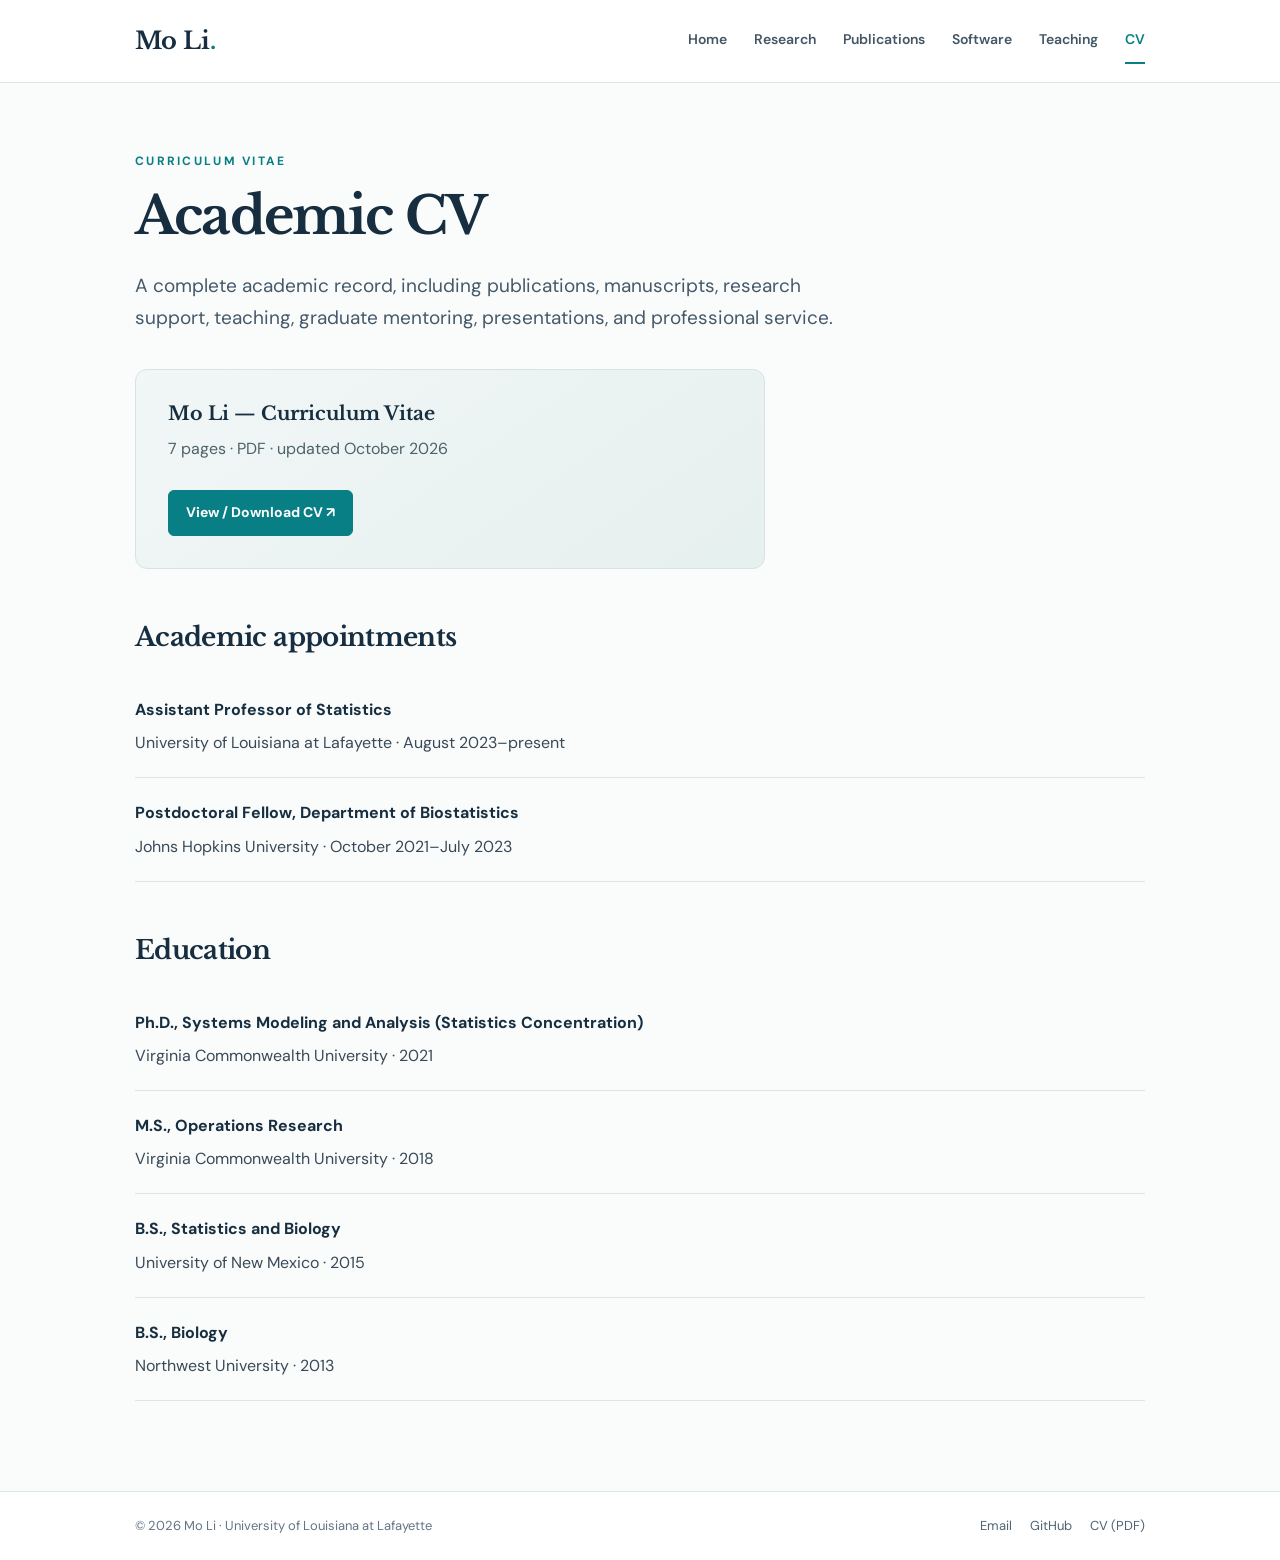
==== cv.html @ ffdc17a4 "Add files via upload" ====
<!doctype html><html lang="en"><head><meta charset="utf-8"><meta name="viewport" content="width=device-width, initial-scale=1"><meta name="description" content="Download the academic curriculum vitae of Mo Li."><meta name="theme-color" content="#152738"><title>CV | Mo Li</title><link rel="stylesheet" href="assets/style.css"></head><body><a class="skip" href="#content">Skip to content</a><header class="site-header"><div class="wrap header-inner"><a class="wordmark" href="index.html">Mo Li<span class="wordmark-dot">.</span></a><nav aria-label="Main navigation"><a href="index.html" >Home</a><a href="research.html" >Research</a><a href="publications.html" >Publications</a><a href="software.html" >Software</a><a href="teaching.html" >Teaching</a><a href="cv.html" aria-current="page" class="active">CV</a></nav></div></header><main id="content" class="wrap main"><div class="eyebrow">Curriculum vitae</div><h1>Academic CV</h1><p class="intro">A complete academic record, including publications, manuscripts, research support, teaching, graduate mentoring, presentations, and professional service.</p><div class="hero-panel" style="max-width:630px;margin-top:34px"><h3>Mo Li — Curriculum Vitae</h3><p>7 pages · PDF · updated October 2026</p><div class="btn-row"><a class="btn" href="assets/Mo_Li_CV.pdf" target="_blank" rel="noopener">View / Download CV ↗</a></div></div><h2>Academic appointments</h2><div class="paper"><strong>Assistant Professor of Statistics</strong><p>University of Louisiana at Lafayette · August 2023–present</p></div><div class="paper"><strong>Postdoctoral Fellow, Department of Biostatistics</strong><p>Johns Hopkins University · October 2021–July 2023</p></div><h2>Education</h2><div class="paper"><strong>Ph.D., Systems Modeling and Analysis (Statistics Concentration)</strong><p>Virginia Commonwealth University · 2021</p></div><div class="paper"><strong>M.S., Operations Research</strong><p>Virginia Commonwealth University · 2018</p></div><div class="paper"><strong>B.S., Statistics and Biology</strong><p>University of New Mexico · 2015</p></div><div class="paper"><strong>B.S., Biology</strong><p>Northwest University · 2013</p></div></main><footer class="footer"><div class="wrap footer-inner"><div>© 2026 Mo Li · University of Louisiana at Lafayette</div><div><a href="mailto:mo.li@louisiana.edu">Email</a><a href="https://github.com/mli171">GitHub</a><a href="assets/Mo_Li_CV.pdf">CV (PDF)</a></div></div></footer></body></html>
---- assets/style.css ----
@import url('https://fonts.googleapis.com/css2?family=DM+Sans:wght@400;500;600;700&family=Libre+Baskerville:wght@400;700&display=swap');:root{--ink:#172e40;--body:#394958;--muted:#647588;--line:#dce4eb;--accent:#087e85;--bg:#fafcfb;--pale:#eaf4f3}*{box-sizing:border-box}html{scroll-behavior:smooth}body{margin:0;background:var(--bg);color:var(--body);font-family:'DM Sans',-apple-system,BlinkMacSystemFont,'Segoe UI',sans-serif;line-height:1.7;font-size:16px}a{color:#08777d;text-decoration:none}a:hover{text-decoration:underline}.wrap{max-width:1070px;margin:auto;padding-left:30px;padding-right:30px}.site-header{background:#fff;border-bottom:1px solid var(--line)}.header-inner{display:flex;align-items:center;justify-content:space-between;gap:25px;min-height:82px}.wordmark{font-family:'Libre Baskerville',Georgia,serif;color:var(--ink);font-size:24px;font-weight:bold;white-space:nowrap}.wordmark-dot{color:var(--accent)}nav{display:flex;flex-wrap:wrap;gap:27px}nav a{color:#435665;font-size:14px;font-weight:600;padding:10px 0;border-bottom:2px solid transparent}nav a.active{color:var(--accent);border-color:var(--accent)}.skip{position:absolute;left:-9999px}.skip:focus{left:10px;top:10px;background:white;padding:10px;z-index:5}.main{min-height:70vh;padding-top:68px;padding-bottom:90px}h1,h2,h3{color:var(--ink);line-height:1.3}h1,h2{font-family:'Libre Baskerville',Georgia,serif}h1{font-size:clamp(33px,4.1vw,52px);letter-spacing:-.035em;margin:12px 0 18px}h2{font-size:26px;letter-spacing:-.025em;margin:52px 0 20px}h3{font-size:18px;margin:0 0 7px;font-weight:700}.eyebrow{color:var(--accent);text-transform:uppercase;letter-spacing:.19em;font-size:12px;font-weight:700}.intro{font-size:19px;max-width:740px;color:#45596a}.hero{display:grid;grid-template-columns:1.7fr 1fr;gap:46px;align-items:center;margin:5px 0 66px}.hero-panel{border-radius:12px;border:1px solid #d6e3e4;background:linear-gradient(145deg,#f1f7f6,#e6f0ef);padding:32px}.hero-panel h3{font-family:'Libre Baskerville',Georgia,serif;font-size:19px}.hero-panel p{margin:9px 0;color:#4d6269}.hero-panel .subtle{font-size:13px;letter-spacing:.08em;text-transform:uppercase;color:var(--accent);font-weight:700}.btn-row{display:flex;gap:12px;flex-wrap:wrap;margin-top:28px}.btn{display:inline-block;border:1px solid var(--accent);border-radius:6px;background:var(--accent);color:white;font-weight:700;padding:10px 17px;font-size:14px}.btn:hover{color:white;background:#065b61;text-decoration:none}.btn-outline{background:transparent;color:var(--accent)}.btn-outline:hover{color:white}.cols{display:grid;grid-template-columns:repeat(3,1fr);gap:20px}.feature,.project{background:white;border:1px solid var(--line);border-radius:10px;padding:25px}.feature h3{font-size:18px}.feature p{font-size:14px;margin-bottom:0}.feature .index{color:var(--accent);font-size:12px;letter-spacing:.15em;font-weight:bold;margin:0 0 15px}.paper{padding:21px 0;border-bottom:1px solid var(--line)}.paper:first-child{border-top:1px solid var(--line)}.paper strong{color:var(--ink)}.paper p{margin:6px 0 0}.paper .meta,.meta{color:var(--muted);font-size:14px}.tag{display:inline-block;border:1px solid #c7dddd;color:#236c6b;border-radius:4px;padding:1px 7px;font-size:11px;font-weight:700;vertical-align:middle;letter-spacing:.02em;margin-left:6px}.section-note{max-width:790px}.info-grid{display:grid;grid-template-columns:repeat(2,1fr);gap:18px}.info-grid .project p{margin-bottom:0}.small{font-size:14px}.kicker{border-left:3px solid var(--accent);padding:4px 0 4px 17px;margin:32px 0;color:#405968}.list-clean{padding-left:21px}.list-clean li{margin-bottom:10px}.course-table{width:100%;border-collapse:collapse;text-align:left}.course-table th{color:var(--ink);background:#ecf3f3;font-size:13px}.course-table td,.course-table th{border-bottom:1px solid var(--line);padding:12px 15px;vertical-align:top}.course-table td{font-size:14px}.course-table td:last-child{white-space:nowrap}.footer{border-top:1px solid var(--line);background:white;color:var(--muted);font-size:13px}.footer-inner{display:flex;justify-content:space-between;gap:20px;flex-wrap:wrap;padding-top:23px;padding-bottom:23px}.footer-inner>div:last-child{display:flex;gap:18px}.footer a{color:#4e6474}.rule{border:0;border-top:1px solid var(--line);margin:33px 0}.callout{border-left:3px solid var(--accent);padding:10px 18px;background:var(--pale);font-size:14px}.overline{font-weight:700;color:var(--ink);margin-bottom:0}.page-title{margin-bottom:12px}article{max-width:850px}@media(max-width:790px){.header-inner{display:block;padding-top:18px;padding-bottom:8px}.header-inner nav{gap:15px;margin-top:10px}.hero{grid-template-columns:1fr}.cols{grid-template-columns:1fr}.info-grid{grid-template-columns:1fr}.main{padding-top:42px}.wrap{padding-left:20px;padding-right:20px}.footer-inner{display:block}.footer-inner>div:last-child{margin-top:8px}.course-table td,.course-table th{padding:9px 7px}.hero{gap:18px}}@media print{nav,.footer,.btn-row{display:none}.main{padding-top:20px}}
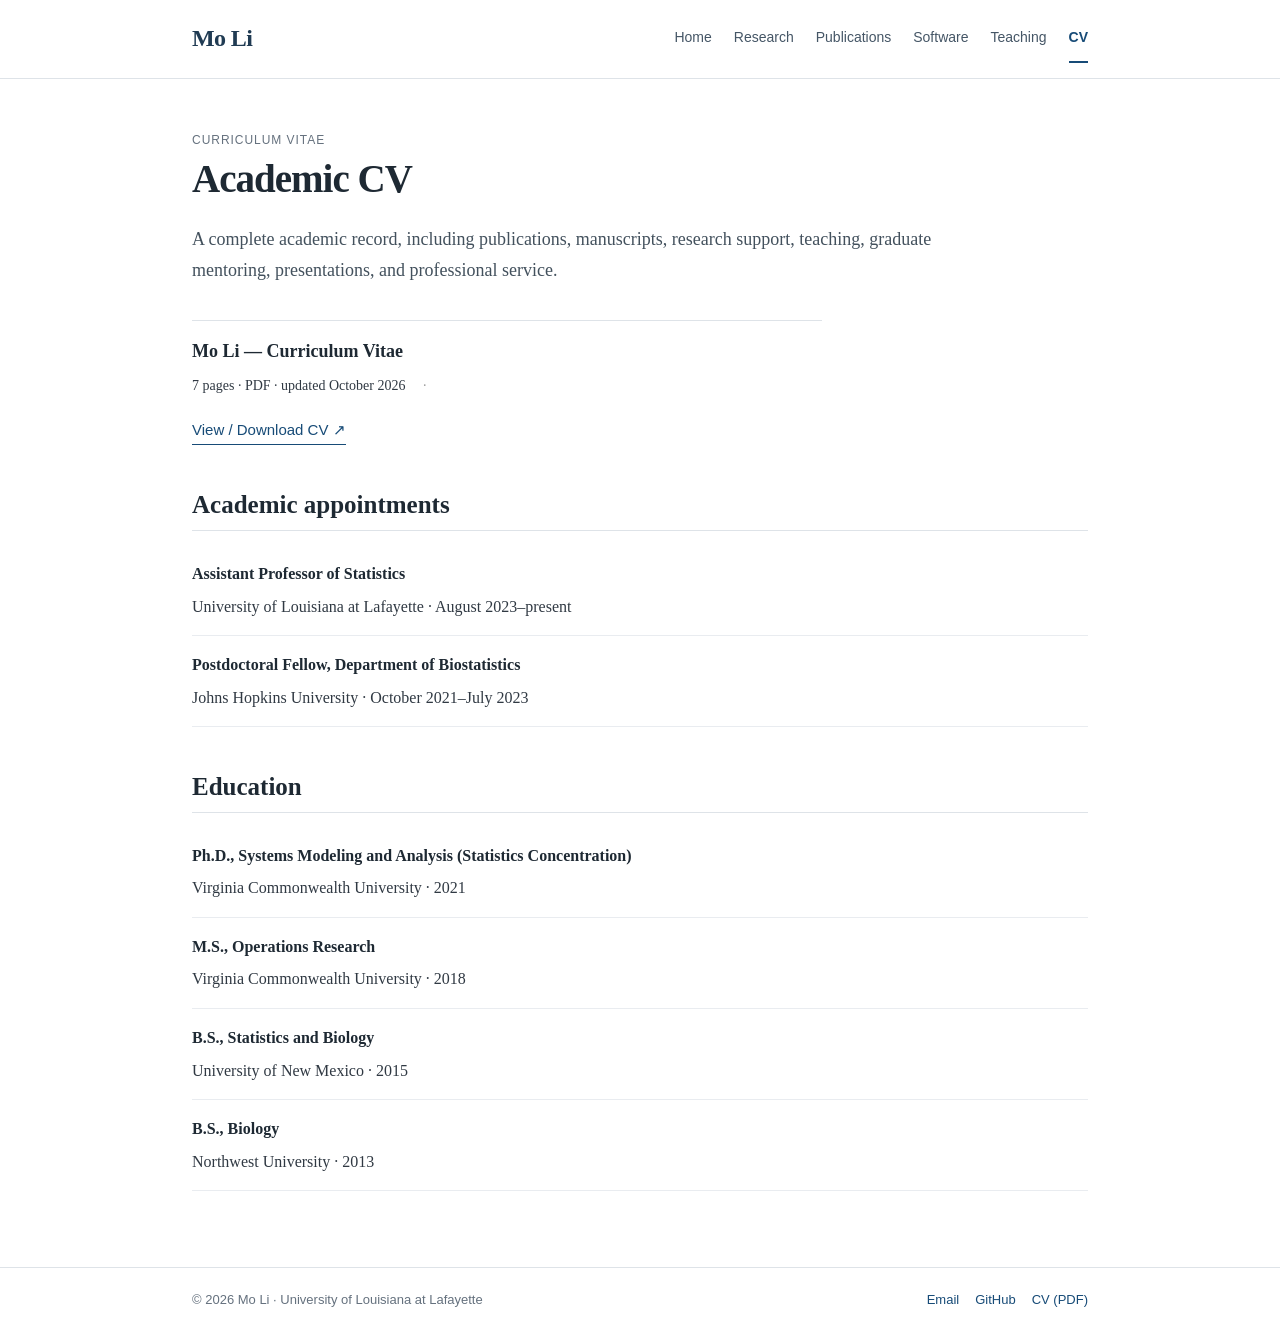
==== commit 95ee5402: "Add files via upload" ====
--- a/cv.html
+++ b/cv.html
@@ -1 +1 @@
-<!doctype html><html lang="en"><head><meta charset="utf-8"><meta name="viewport" content="width=device-width, initial-scale=1"><meta name="description" content="Download the academic curriculum vitae of Mo Li."><meta name="theme-color" content="#152738"><title>CV | Mo Li</title><link rel="stylesheet" href="assets/style.css"></head><body><a class="skip" href="#content">Skip to content</a><header class="site-header"><div class="wrap header-inner"><a class="wordmark" href="index.html">Mo Li<span class="wordmark-dot">.</span></a><nav aria-label="Main navigation"><a href="index.html" >Home</a><a href="research.html" >Research</a><a href="publications.html" >Publications</a><a href="software.html" >Software</a><a href="teaching.html" >Teaching</a><a href="cv.html" aria-current="page" class="active">CV</a></nav></div></header><main id="content" class="wrap main"><div class="eyebrow">Curriculum vitae</div><h1>Academic CV</h1><p class="intro">A complete academic record, including publications, manuscripts, research support, teaching, graduate mentoring, presentations, and professional service.</p><div class="hero-panel" style="max-width:630px;margin-top:34px"><h3>Mo Li — Curriculum Vitae</h3><p>7 pages · PDF · updated October 2026</p><div class="btn-row"><a class="btn" href="assets/Mo_Li_CV.pdf" target="_blank" rel="noopener">View / Download CV ↗</a></div></div><h2>Academic appointments</h2><div class="paper"><strong>Assistant Professor of Statistics</strong><p>University of Louisiana at Lafayette · August 2023–present</p></div><div class="paper"><strong>Postdoctoral Fellow, Department of Biostatistics</strong><p>Johns Hopkins University · October 2021–July 2023</p></div><h2>Education</h2><div class="paper"><strong>Ph.D., Systems Modeling and Analysis (Statistics Concentration)</strong><p>Virginia Commonwealth University · 2021</p></div><div class="paper"><strong>M.S., Operations Research</strong><p>Virginia Commonwealth University · 2018</p></div><div class="paper"><strong>B.S., Statistics and Biology</strong><p>University of New Mexico · 2015</p></div><div class="paper"><strong>B.S., Biology</strong><p>Northwest University · 2013</p></div></main><footer class="footer"><div class="wrap footer-inner"><div>© 2026 Mo Li · University of Louisiana at Lafayette</div><div><a href="mailto:mo.li@louisiana.edu">Email</a><a href="https://github.com/mli171">GitHub</a><a href="assets/Mo_Li_CV.pdf">CV (PDF)</a></div></div></footer></body></html>+<!doctype html><html lang="en"><head><meta charset="utf-8"><meta name="viewport" content="width=device-width, initial-scale=1"><meta name="description" content="Download the academic curriculum vitae of Mo Li."><meta name="theme-color" content="#ffffff"><title>CV | Mo Li</title><link rel="stylesheet" href="assets/style.css"></head><body><a class="skip" href="#content">Skip to content</a><header class="site-header"><div class="wrap header-inner"><a class="wordmark" href="index.html">Mo Li<span class="wordmark-dot">.</span></a><nav aria-label="Main navigation"><a href="index.html" >Home</a><a href="research.html" >Research</a><a href="publications.html" >Publications</a><a href="software.html" >Software</a><a href="teaching.html" >Teaching</a><a href="cv.html" aria-current="page" class="active">CV</a></nav></div></header><main id="content" class="wrap main"><div class="eyebrow">Curriculum vitae</div><h1>Academic CV</h1><p class="intro">A complete academic record, including publications, manuscripts, research support, teaching, graduate mentoring, presentations, and professional service.</p><div class="hero-panel" style="max-width:630px;margin-top:34px"><h3>Mo Li — Curriculum Vitae</h3><p>7 pages · PDF · updated October 2026</p><div class="btn-row"><a class="btn" href="assets/Mo_Li_CV.pdf" target="_blank" rel="noopener">View / Download CV ↗</a></div></div><h2>Academic appointments</h2><div class="paper"><strong>Assistant Professor of Statistics</strong><p>University of Louisiana at Lafayette · August 2023–present</p></div><div class="paper"><strong>Postdoctoral Fellow, Department of Biostatistics</strong><p>Johns Hopkins University · October 2021–July 2023</p></div><h2>Education</h2><div class="paper"><strong>Ph.D., Systems Modeling and Analysis (Statistics Concentration)</strong><p>Virginia Commonwealth University · 2021</p></div><div class="paper"><strong>M.S., Operations Research</strong><p>Virginia Commonwealth University · 2018</p></div><div class="paper"><strong>B.S., Statistics and Biology</strong><p>University of New Mexico · 2015</p></div><div class="paper"><strong>B.S., Biology</strong><p>Northwest University · 2013</p></div></main><footer class="footer"><div class="wrap footer-inner"><div>© 2026 Mo Li · University of Louisiana at Lafayette</div><div><a href="mailto:mo.li@louisiana.edu">Email</a><a href="https://github.com/mli171">GitHub</a><a href="assets/Mo_Li_CV.pdf">CV (PDF)</a></div></div></footer></body></html>
--- a/assets/style.css
+++ b/assets/style.css
@@ -1 +1,3 @@
-@import url('https://fonts.googleapis.com/css2?family=DM+Sans:wght@400;500;600;700&family=Libre+Baskerville:wght@400;700&display=swap');:root{--ink:#172e40;--body:#394958;--muted:#647588;--line:#dce4eb;--accent:#087e85;--bg:#fafcfb;--pale:#eaf4f3}*{box-sizing:border-box}html{scroll-behavior:smooth}body{margin:0;background:var(--bg);color:var(--body);font-family:'DM Sans',-apple-system,BlinkMacSystemFont,'Segoe UI',sans-serif;line-height:1.7;font-size:16px}a{color:#08777d;text-decoration:none}a:hover{text-decoration:underline}.wrap{max-width:1070px;margin:auto;padding-left:30px;padding-right:30px}.site-header{background:#fff;border-bottom:1px solid var(--line)}.header-inner{display:flex;align-items:center;justify-content:space-between;gap:25px;min-height:82px}.wordmark{font-family:'Libre Baskerville',Georgia,serif;color:var(--ink);font-size:24px;font-weight:bold;white-space:nowrap}.wordmark-dot{color:var(--accent)}nav{display:flex;flex-wrap:wrap;gap:27px}nav a{color:#435665;font-size:14px;font-weight:600;padding:10px 0;border-bottom:2px solid transparent}nav a.active{color:var(--accent);border-color:var(--accent)}.skip{position:absolute;left:-9999px}.skip:focus{left:10px;top:10px;background:white;padding:10px;z-index:5}.main{min-height:70vh;padding-top:68px;padding-bottom:90px}h1,h2,h3{color:var(--ink);line-height:1.3}h1,h2{font-family:'Libre Baskerville',Georgia,serif}h1{font-size:clamp(33px,4.1vw,52px);letter-spacing:-.035em;margin:12px 0 18px}h2{font-size:26px;letter-spacing:-.025em;margin:52px 0 20px}h3{font-size:18px;margin:0 0 7px;font-weight:700}.eyebrow{color:var(--accent);text-transform:uppercase;letter-spacing:.19em;font-size:12px;font-weight:700}.intro{font-size:19px;max-width:740px;color:#45596a}.hero{display:grid;grid-template-columns:1.7fr 1fr;gap:46px;align-items:center;margin:5px 0 66px}.hero-panel{border-radius:12px;border:1px solid #d6e3e4;background:linear-gradient(145deg,#f1f7f6,#e6f0ef);padding:32px}.hero-panel h3{font-family:'Libre Baskerville',Georgia,serif;font-size:19px}.hero-panel p{margin:9px 0;color:#4d6269}.hero-panel .subtle{font-size:13px;letter-spacing:.08em;text-transform:uppercase;color:var(--accent);font-weight:700}.btn-row{display:flex;gap:12px;flex-wrap:wrap;margin-top:28px}.btn{display:inline-block;border:1px solid var(--accent);border-radius:6px;background:var(--accent);color:white;font-weight:700;padding:10px 17px;font-size:14px}.btn:hover{color:white;background:#065b61;text-decoration:none}.btn-outline{background:transparent;color:var(--accent)}.btn-outline:hover{color:white}.cols{display:grid;grid-template-columns:repeat(3,1fr);gap:20px}.feature,.project{background:white;border:1px solid var(--line);border-radius:10px;padding:25px}.feature h3{font-size:18px}.feature p{font-size:14px;margin-bottom:0}.feature .index{color:var(--accent);font-size:12px;letter-spacing:.15em;font-weight:bold;margin:0 0 15px}.paper{padding:21px 0;border-bottom:1px solid var(--line)}.paper:first-child{border-top:1px solid var(--line)}.paper strong{color:var(--ink)}.paper p{margin:6px 0 0}.paper .meta,.meta{color:var(--muted);font-size:14px}.tag{display:inline-block;border:1px solid #c7dddd;color:#236c6b;border-radius:4px;padding:1px 7px;font-size:11px;font-weight:700;vertical-align:middle;letter-spacing:.02em;margin-left:6px}.section-note{max-width:790px}.info-grid{display:grid;grid-template-columns:repeat(2,1fr);gap:18px}.info-grid .project p{margin-bottom:0}.small{font-size:14px}.kicker{border-left:3px solid var(--accent);padding:4px 0 4px 17px;margin:32px 0;color:#405968}.list-clean{padding-left:21px}.list-clean li{margin-bottom:10px}.course-table{width:100%;border-collapse:collapse;text-align:left}.course-table th{color:var(--ink);background:#ecf3f3;font-size:13px}.course-table td,.course-table th{border-bottom:1px solid var(--line);padding:12px 15px;vertical-align:top}.course-table td{font-size:14px}.course-table td:last-child{white-space:nowrap}.footer{border-top:1px solid var(--line);background:white;color:var(--muted);font-size:13px}.footer-inner{display:flex;justify-content:space-between;gap:20px;flex-wrap:wrap;padding-top:23px;padding-bottom:23px}.footer-inner>div:last-child{display:flex;gap:18px}.footer a{color:#4e6474}.rule{border:0;border-top:1px solid var(--line);margin:33px 0}.callout{border-left:3px solid var(--accent);padding:10px 18px;background:var(--pale);font-size:14px}.overline{font-weight:700;color:var(--ink);margin-bottom:0}.page-title{margin-bottom:12px}article{max-width:850px}@media(max-width:790px){.header-inner{display:block;padding-top:18px;padding-bottom:8px}.header-inner nav{gap:15px;margin-top:10px}.hero{grid-template-columns:1fr}.cols{grid-template-columns:1fr}.info-grid{grid-template-columns:1fr}.main{padding-top:42px}.wrap{padding-left:20px;padding-right:20px}.footer-inner{display:block}.footer-inner>div:last-child{margin-top:8px}.course-table td,.course-table th{padding:9px 7px}.hero{gap:18px}}@media print{nav,.footer,.btn-row{display:none}.main{padding-top:20px}}
+/* Classic, typography-first academic faculty homepage. No frameworks or external fonts. */
+:root{--ink:#1e2933;--text:#303943;--muted:#65717e;--line:#dee3e8;--link:#174b77;--bg:#fff}
+*{box-sizing:border-box}html{scroll-behavior:smooth}body{margin:0;background:var(--bg);color:var(--text);font:16px/1.72 Georgia,"Times New Roman",serif}a{color:var(--link);text-decoration:none}a:hover{text-decoration:underline}a:focus-visible{outline:2px solid #234f78;outline-offset:3px}.wrap{max-width:960px;margin:auto;padding:0 32px}.site-header{background:#fff;border-bottom:1px solid var(--line)}.header-inner{display:flex;align-items:center;justify-content:space-between;gap:24px;min-height:78px}.wordmark{font:600 24px/1.3 Georgia,serif;letter-spacing:-.025em;color:#203b53}.wordmark-dot{display:none}nav{display:flex;flex-wrap:wrap;gap:22px}nav a{font:14px/1.4 -apple-system,BlinkMacSystemFont,"Segoe UI",Arial,sans-serif;color:#455666;padding:13px 0;border-bottom:2px solid transparent}nav a.active{color:var(--link);border-color:var(--link);font-weight:600}.skip{position:absolute;left:-9999px}.skip:focus{left:12px;top:12px;padding:8px;background:#fff;z-index:2}.main{min-height:70vh;padding-top:52px;padding-bottom:76px}h1,h2,h3{color:var(--ink);font-family:Georgia,"Times New Roman",serif;font-weight:600;line-height:1.35}h1{font-size:39px;letter-spacing:-.025em;margin:4px 0 14px}h2{font-size:25px;margin:43px 0 14px;padding-bottom:8px;border-bottom:1px solid var(--line)}h3{font-size:18px;margin:0 0 8px}.eyebrow{color:var(--muted);font:12px/1.5 -apple-system,BlinkMacSystemFont,"Segoe UI",Arial,sans-serif;letter-spacing:.08em;text-transform:uppercase}.intro{font-size:18px;color:#43515d;max-width:780px}.hero{display:block;margin:0 0 44px;max-width:790px}.hero h1{font-size:43px}.hero p{max-width:780px}.hero-panel{margin-top:25px;border:0;border-top:1px solid var(--line);border-radius:0;background:transparent;padding:18px 0 0}.hero-panel h3{font-size:18px}.hero-panel p{display:inline;margin-right:14px;font-size:14px}.hero-panel p:not(:last-child):after{content:" · ";color:#999;margin-left:14px}.hero-panel .subtle{display:none}.hero-panel .rule{display:none}.btn-row{display:flex;flex-wrap:wrap;gap:18px;margin-top:20px}.btn{display:inline-block;border:0;border-bottom:1px solid var(--link);border-radius:0;background:transparent;color:var(--link);font:15px/1.6 -apple-system,BlinkMacSystemFont,"Segoe UI",Arial,sans-serif;padding:0 0 2px}.btn:hover,.btn-outline:hover{background:transparent;color:var(--link)}.cols{display:grid;grid-template-columns:repeat(3,1fr);gap:28px}.feature,.project{border:0;border-radius:0;background:transparent;padding:0}.feature h3{font-size:18px}.feature p,.project p{font-size:15px}.feature .index{color:var(--muted);font:11px/1.5 -apple-system,BlinkMacSystemFont,"Segoe UI",Arial,sans-serif;letter-spacing:.09em;margin:0 0 9px}.paper{padding:15px 0;border-bottom:1px solid #e9ecf0}.paper:first-child{border-top:0}.paper strong{color:var(--ink);font-weight:600}.paper p{margin:5px 0 0}.meta,.paper .meta,.small{font-size:14px;color:var(--muted)}.tag{display:inline;border:0;border-radius:0;color:var(--muted);font:italic 13px Georgia,serif;margin-left:8px}.section-note{max-width:790px}.info-grid{display:grid;grid-template-columns:1fr 1fr;gap:32px 42px}.info-grid .project{border-bottom:1px solid var(--line);padding-bottom:20px}.info-grid .project h2{font-size:20px;border:0;margin:10px 0 8px;padding:0}.kicker{border-left:2px solid #bbc6cf;padding:3px 0 3px 16px;margin:28px 0}.list-clean{padding-left:22px}.list-clean li{margin-bottom:8px}.course-table{width:100%;border-collapse:collapse;text-align:left}.course-table th{font:600 13px -apple-system,BlinkMacSystemFont,"Segoe UI",Arial,sans-serif;color:var(--ink);background:#f7f8f9}.course-table td,.course-table th{border-bottom:1px solid var(--line);padding:11px 10px;vertical-align:top}.course-table td{font-size:14px}.course-table td:last-child{white-space:nowrap}.footer{border-top:1px solid var(--line);background:white;color:var(--muted);font:13px/1.6 -apple-system,BlinkMacSystemFont,"Segoe UI",Arial,sans-serif}.footer-inner{display:flex;justify-content:space-between;gap:20px;flex-wrap:wrap;padding-top:22px;padding-bottom:22px}.footer-inner>div:last-child{display:flex;gap:16px}.rule{border:0;border-top:1px solid var(--line);margin:24px 0}.callout{border-left:2px solid #9eaebb;padding:8px 16px;background:transparent;font-size:14px}.overline{font-weight:600;color:var(--ink)}article{max-width:850px}.page-title{margin-bottom:12px}@media(max-width:750px){.wrap{padding:0 20px}.header-inner{display:block;padding-top:18px;padding-bottom:10px}.header-inner nav{gap:14px;margin-top:9px}.main{padding-top:35px}.hero h1{font-size:36px}.cols,.info-grid{grid-template-columns:1fr;gap:19px}.course-table td,.course-table th{padding:8px 5px;font-size:12px}.footer-inner{display:block}.footer-inner>div:last-child{margin-top:8px}}@media print{nav,.footer,.btn-row{display:none}.main{padding-top:10px}}
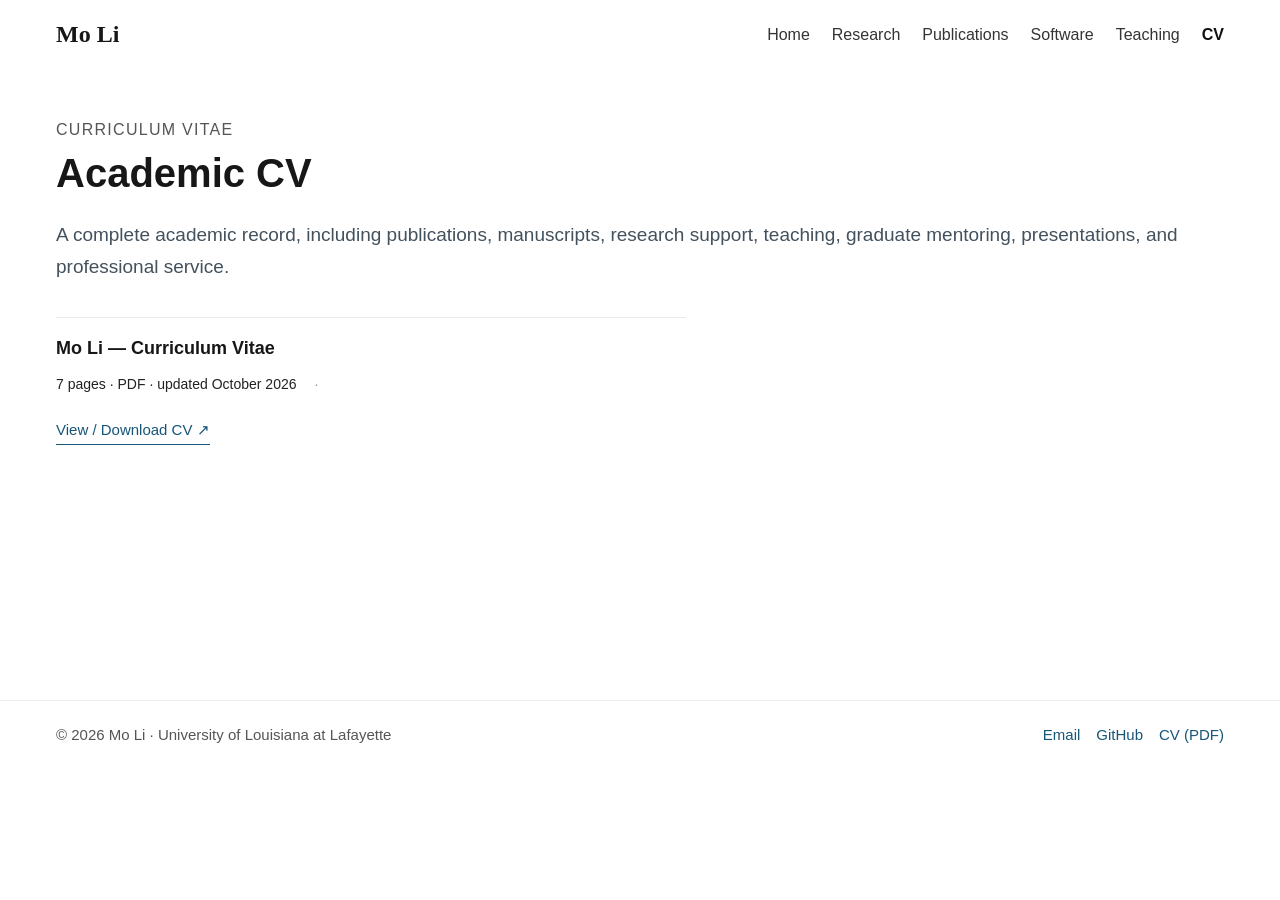
==== commit 1a27a3fa: "Add files via upload" ====
--- a/cv.html
+++ b/cv.html
@@ -1 +1 @@
-<!doctype html><html lang="en"><head><meta charset="utf-8"><meta name="viewport" content="width=device-width, initial-scale=1"><meta name="description" content="Download the academic curriculum vitae of Mo Li."><meta name="theme-color" content="#ffffff"><title>CV | Mo Li</title><link rel="stylesheet" href="assets/style.css"></head><body><a class="skip" href="#content">Skip to content</a><header class="site-header"><div class="wrap header-inner"><a class="wordmark" href="index.html">Mo Li<span class="wordmark-dot">.</span></a><nav aria-label="Main navigation"><a href="index.html" >Home</a><a href="research.html" >Research</a><a href="publications.html" >Publications</a><a href="software.html" >Software</a><a href="teaching.html" >Teaching</a><a href="cv.html" aria-current="page" class="active">CV</a></nav></div></header><main id="content" class="wrap main"><div class="eyebrow">Curriculum vitae</div><h1>Academic CV</h1><p class="intro">A complete academic record, including publications, manuscripts, research support, teaching, graduate mentoring, presentations, and professional service.</p><div class="hero-panel" style="max-width:630px;margin-top:34px"><h3>Mo Li — Curriculum Vitae</h3><p>7 pages · PDF · updated October 2026</p><div class="btn-row"><a class="btn" href="assets/Mo_Li_CV.pdf" target="_blank" rel="noopener">View / Download CV ↗</a></div></div><h2>Academic appointments</h2><div class="paper"><strong>Assistant Professor of Statistics</strong><p>University of Louisiana at Lafayette · August 2023–present</p></div><div class="paper"><strong>Postdoctoral Fellow, Department of Biostatistics</strong><p>Johns Hopkins University · October 2021–July 2023</p></div><h2>Education</h2><div class="paper"><strong>Ph.D., Systems Modeling and Analysis (Statistics Concentration)</strong><p>Virginia Commonwealth University · 2021</p></div><div class="paper"><strong>M.S., Operations Research</strong><p>Virginia Commonwealth University · 2018</p></div><div class="paper"><strong>B.S., Statistics and Biology</strong><p>University of New Mexico · 2015</p></div><div class="paper"><strong>B.S., Biology</strong><p>Northwest University · 2013</p></div></main><footer class="footer"><div class="wrap footer-inner"><div>© 2026 Mo Li · University of Louisiana at Lafayette</div><div><a href="mailto:mo.li@louisiana.edu">Email</a><a href="https://github.com/mli171">GitHub</a><a href="assets/Mo_Li_CV.pdf">CV (PDF)</a></div></div></footer></body></html>+<!doctype html><html lang="en"><head><meta charset="utf-8"><meta name="viewport" content="width=device-width, initial-scale=1"><meta name="description" content="Download the academic curriculum vitae of Mo Li."><meta name="theme-color" content="#ffffff"><title>CV | Mo Li</title><link rel="stylesheet" href="assets/style.css"></head><body><a class="skip" href="#content">Skip to content</a><header class="site-header"><div class="wrap header-inner"><a class="wordmark" href="index.html">Mo Li<span class="wordmark-dot">.</span></a><nav aria-label="Main navigation"><a href="index.html" >Home</a><a href="research.html" >Research</a><a href="publications.html" >Publications</a><a href="software.html" >Software</a><a href="teaching.html" >Teaching</a><a href="cv.html" aria-current="page" class="active">CV</a></nav></div></header><main id="content" class="wrap main"><div class="eyebrow">Curriculum vitae</div><h1>Academic CV</h1><p class="intro">A complete academic record, including publications, manuscripts, research support, teaching, graduate mentoring, presentations, and professional service.</p><div class="hero-panel" style="max-width:630px;margin-top:34px"><h3>Mo Li — Curriculum Vitae</h3><p>7 pages · PDF · updated October 2026</p><div class="btn-row"><a class="btn" href="assets/Mo_Li_CV.pdf" target="_blank" rel="noopener">View / Download CV ↗</a></div></div></main><footer class="footer"><div class="wrap footer-inner"><div>© 2026 Mo Li · University of Louisiana at Lafayette</div><div><a href="mailto:mo.li@louisiana.edu">Email</a><a href="https://github.com/mli171">GitHub</a><a href="assets/Mo_Li_CV.pdf">CV (PDF)</a></div></div></footer></body></html>
--- a/assets/style.css
+++ b/assets/style.css
@@ -1,3 +1,69 @@
 /* Classic, typography-first academic faculty homepage. No frameworks or external fonts. */
 :root{--ink:#1e2933;--text:#303943;--muted:#65717e;--line:#dee3e8;--link:#174b77;--bg:#fff}
 *{box-sizing:border-box}html{scroll-behavior:smooth}body{margin:0;background:var(--bg);color:var(--text);font:16px/1.72 Georgia,"Times New Roman",serif}a{color:var(--link);text-decoration:none}a:hover{text-decoration:underline}a:focus-visible{outline:2px solid #234f78;outline-offset:3px}.wrap{max-width:960px;margin:auto;padding:0 32px}.site-header{background:#fff;border-bottom:1px solid var(--line)}.header-inner{display:flex;align-items:center;justify-content:space-between;gap:24px;min-height:78px}.wordmark{font:600 24px/1.3 Georgia,serif;letter-spacing:-.025em;color:#203b53}.wordmark-dot{display:none}nav{display:flex;flex-wrap:wrap;gap:22px}nav a{font:14px/1.4 -apple-system,BlinkMacSystemFont,"Segoe UI",Arial,sans-serif;color:#455666;padding:13px 0;border-bottom:2px solid transparent}nav a.active{color:var(--link);border-color:var(--link);font-weight:600}.skip{position:absolute;left:-9999px}.skip:focus{left:12px;top:12px;padding:8px;background:#fff;z-index:2}.main{min-height:70vh;padding-top:52px;padding-bottom:76px}h1,h2,h3{color:var(--ink);font-family:Georgia,"Times New Roman",serif;font-weight:600;line-height:1.35}h1{font-size:39px;letter-spacing:-.025em;margin:4px 0 14px}h2{font-size:25px;margin:43px 0 14px;padding-bottom:8px;border-bottom:1px solid var(--line)}h3{font-size:18px;margin:0 0 8px}.eyebrow{color:var(--muted);font:12px/1.5 -apple-system,BlinkMacSystemFont,"Segoe UI",Arial,sans-serif;letter-spacing:.08em;text-transform:uppercase}.intro{font-size:18px;color:#43515d;max-width:780px}.hero{display:block;margin:0 0 44px;max-width:790px}.hero h1{font-size:43px}.hero p{max-width:780px}.hero-panel{margin-top:25px;border:0;border-top:1px solid var(--line);border-radius:0;background:transparent;padding:18px 0 0}.hero-panel h3{font-size:18px}.hero-panel p{display:inline;margin-right:14px;font-size:14px}.hero-panel p:not(:last-child):after{content:" · ";color:#999;margin-left:14px}.hero-panel .subtle{display:none}.hero-panel .rule{display:none}.btn-row{display:flex;flex-wrap:wrap;gap:18px;margin-top:20px}.btn{display:inline-block;border:0;border-bottom:1px solid var(--link);border-radius:0;background:transparent;color:var(--link);font:15px/1.6 -apple-system,BlinkMacSystemFont,"Segoe UI",Arial,sans-serif;padding:0 0 2px}.btn:hover,.btn-outline:hover{background:transparent;color:var(--link)}.cols{display:grid;grid-template-columns:repeat(3,1fr);gap:28px}.feature,.project{border:0;border-radius:0;background:transparent;padding:0}.feature h3{font-size:18px}.feature p,.project p{font-size:15px}.feature .index{color:var(--muted);font:11px/1.5 -apple-system,BlinkMacSystemFont,"Segoe UI",Arial,sans-serif;letter-spacing:.09em;margin:0 0 9px}.paper{padding:15px 0;border-bottom:1px solid #e9ecf0}.paper:first-child{border-top:0}.paper strong{color:var(--ink);font-weight:600}.paper p{margin:5px 0 0}.meta,.paper .meta,.small{font-size:14px;color:var(--muted)}.tag{display:inline;border:0;border-radius:0;color:var(--muted);font:italic 13px Georgia,serif;margin-left:8px}.section-note{max-width:790px}.info-grid{display:grid;grid-template-columns:1fr 1fr;gap:32px 42px}.info-grid .project{border-bottom:1px solid var(--line);padding-bottom:20px}.info-grid .project h2{font-size:20px;border:0;margin:10px 0 8px;padding:0}.kicker{border-left:2px solid #bbc6cf;padding:3px 0 3px 16px;margin:28px 0}.list-clean{padding-left:22px}.list-clean li{margin-bottom:8px}.course-table{width:100%;border-collapse:collapse;text-align:left}.course-table th{font:600 13px -apple-system,BlinkMacSystemFont,"Segoe UI",Arial,sans-serif;color:var(--ink);background:#f7f8f9}.course-table td,.course-table th{border-bottom:1px solid var(--line);padding:11px 10px;vertical-align:top}.course-table td{font-size:14px}.course-table td:last-child{white-space:nowrap}.footer{border-top:1px solid var(--line);background:white;color:var(--muted);font:13px/1.6 -apple-system,BlinkMacSystemFont,"Segoe UI",Arial,sans-serif}.footer-inner{display:flex;justify-content:space-between;gap:20px;flex-wrap:wrap;padding-top:22px;padding-bottom:22px}.footer-inner>div:last-child{display:flex;gap:16px}.rule{border:0;border-top:1px solid var(--line);margin:24px 0}.callout{border-left:2px solid #9eaebb;padding:8px 16px;background:transparent;font-size:14px}.overline{font-weight:600;color:var(--ink)}article{max-width:850px}.page-title{margin-bottom:12px}@media(max-width:750px){.wrap{padding:0 20px}.header-inner{display:block;padding-top:18px;padding-bottom:10px}.header-inner nav{gap:14px;margin-top:9px}.main{padding-top:35px}.hero h1{font-size:36px}.cols,.info-grid{grid-template-columns:1fr;gap:19px}.course-table td,.course-table th{padding:8px 5px;font-size:12px}.footer-inner{display:block}.footer-inner>div:last-child{margin-top:8px}}@media print{nav,.footer,.btn-row{display:none}.main{padding-top:10px}}
+
+/* Minimal home page */
+.minimal-home{max-width:850px;min-height:65vh}.minimal-home h1{margin-top:0}.minimal-home .intro{font-size:17px}.minimal-home h2{font-size:21px;margin-top:31px}.minimal-home ul{padding-left:22px}.minimal-home li{margin:5px 0}
+
+/* Simple faculty homepage in the style of a traditional university site */
+.faculty-home{max-width:900px;padding-top:38px;font-family:Arial,Helvetica,sans-serif;font-size:15px;line-height:1.7}
+.faculty-home .faculty-intro{display:flex;align-items:flex-start;gap:28px;padding-bottom:28px;border-bottom:1px solid var(--line)}
+.faculty-photo{width:180px;height:auto;object-fit:cover;flex:none}
+.faculty-profile h1{font-family:Georgia,"Times New Roman",serif;font-size:32px;margin:0 0 16px}
+.faculty-profile p{margin:0 0 18px}
+.faculty-home section:not(:first-child){padding:11px 0 8px;border-bottom:1px solid #e6e9ed}
+.faculty-home section:last-child{border-bottom:0}
+.faculty-home h2{font-family:Arial,Helvetica,sans-serif;font-size:22px;letter-spacing:0;margin:15px 0 15px;padding:0;border:0;color:#202b34}
+.faculty-home ul{padding-left:21px;margin:0 0 11px}
+.faculty-home li{margin:0 0 8px}
+@media(max-width:600px){.faculty-home .faculty-intro{gap:18px}.faculty-photo{width:110px}.faculty-profile h1{font-size:28px}.faculty-home{font-size:14px}.faculty-home h2{font-size:20px}}
+
+/* Google Sites-inspired understated faculty site: flat, white, sans-serif. */
+:root{--ink:#171717;--text:#222;--muted:#555;--line:#e9e9e9;--link:#1b5d85}
+body{font-family:Arial,Helvetica,sans-serif;font-size:15px;line-height:1.65}
+.wrap{max-width:1100px;padding-left:32px;padding-right:32px}
+.site-header{border-bottom:0}
+.header-inner{min-height:70px}
+.wordmark{font-family:Georgia,'Times New Roman',serif;color:#171717;font-size:19px;letter-spacing:0}
+nav{gap:22px}nav a{font:13px Arial,Helvetica,sans-serif;color:#343434;border:0;padding:8px 0}nav a.active{border:0;font-weight:600;color:#111}
+.main{padding-top:40px;padding-bottom:65px}
+h1,h2,h3{font-family:Arial,Helvetica,sans-serif;color:#171717;letter-spacing:0}
+h1{font-size:30px}h2{font-size:25px;border:0;padding:0;margin-top:46px}
+.faculty-home{max-width:950px;padding-top:40px;font-size:15px}
+.faculty-home .faculty-intro{gap:26px;padding-bottom:32px;border-bottom:1px solid #eee}
+.faculty-photo{width:175px}
+.faculty-profile h1{font-family:Arial,Helvetica,sans-serif;font-size:30px;font-weight:700}
+.faculty-profile p{margin:0 0 14px}
+.faculty-home section:not(:first-child){padding:20px 0 24px;border-bottom:1px solid #eee}
+.faculty-home h2{font:700 25px Arial,Helvetica,sans-serif;color:#111;margin:0 0 17px}
+.faculty-home ul{padding-left:19px}.faculty-home li{margin:0 0 9px}
+.footer{border-top:1px solid #eee}
+.paper strong{color:#111}
+@media(max-width:600px){.wrap{padding-left:20px;padding-right:20px}.faculty-home .faculty-intro{gap:17px}.faculty-photo{width:110px}.faculty-profile h1{font-size:25px}.faculty-home h2{font-size:22px}nav{gap:13px}}
+
+/* October 2026: readable, full-width academic layout. */
+:root{--link:#175579}
+body{font-size:18px;line-height:1.68}
+.wrap{max-width:1420px;width:100%;padding-left:56px;padding-right:56px}
+.main{padding-top:48px;padding-bottom:70px}
+article,.section-note,.hero,.hero p{max-width:none}
+.wordmark{font-size:24px}
+nav a{font-size:16px}
+h1{font-size:40px}h2{font-size:29px}h3{font-size:23px}
+.intro{font-size:19px;max-width:none}
+.eyebrow,.meta,.paper .meta,.small,.tag{font-size:16px}
+.paper{padding:21px 0}.paper p{font-size:17px}
+.feature p,.project p,.info-grid .project p{font-size:17px}
+.info-grid{gap:38px 60px}.info-grid .project h2{font-size:23px}
+.course-table td{font-size:17px}.course-table th{font-size:15px}
+.faculty-home{max-width:1420px;font-size:18px;padding-top:48px}
+.faculty-profile h1{font-size:39px}
+.faculty-home h2{font-size:29px}
+.faculty-photo{width:200px}
+.faculty-home .faculty-intro{gap:35px}
+.footer{font-size:15px}
+@media(max-width:800px){.wrap{padding-left:24px;padding-right:24px}.header-inner{display:block;padding-top:15px;padding-bottom:14px}.header-inner nav{gap:15px;margin-top:10px}.main{padding-top:28px}.info-grid{grid-template-columns:1fr;gap:18px}nav a{font-size:14px}.faculty-photo{width:130px}.faculty-home{font-size:16px}.faculty-home h2{font-size:24px}.faculty-profile h1{font-size:30px}.course-table td{font-size:14px}}
+@media(max-width:480px){.faculty-home .faculty-intro{gap:15px}.faculty-photo{width:100px}body{font-size:16px}.wrap{padding-left:18px;padding-right:18px}}
+
+/* Education added back to Home */
+.faculty-home .education-entry{margin:0 0 18px;line-height:1.6}.faculty-home .education-entry strong{font-weight:600}.faculty-home .education-entry em{font-weight:400}
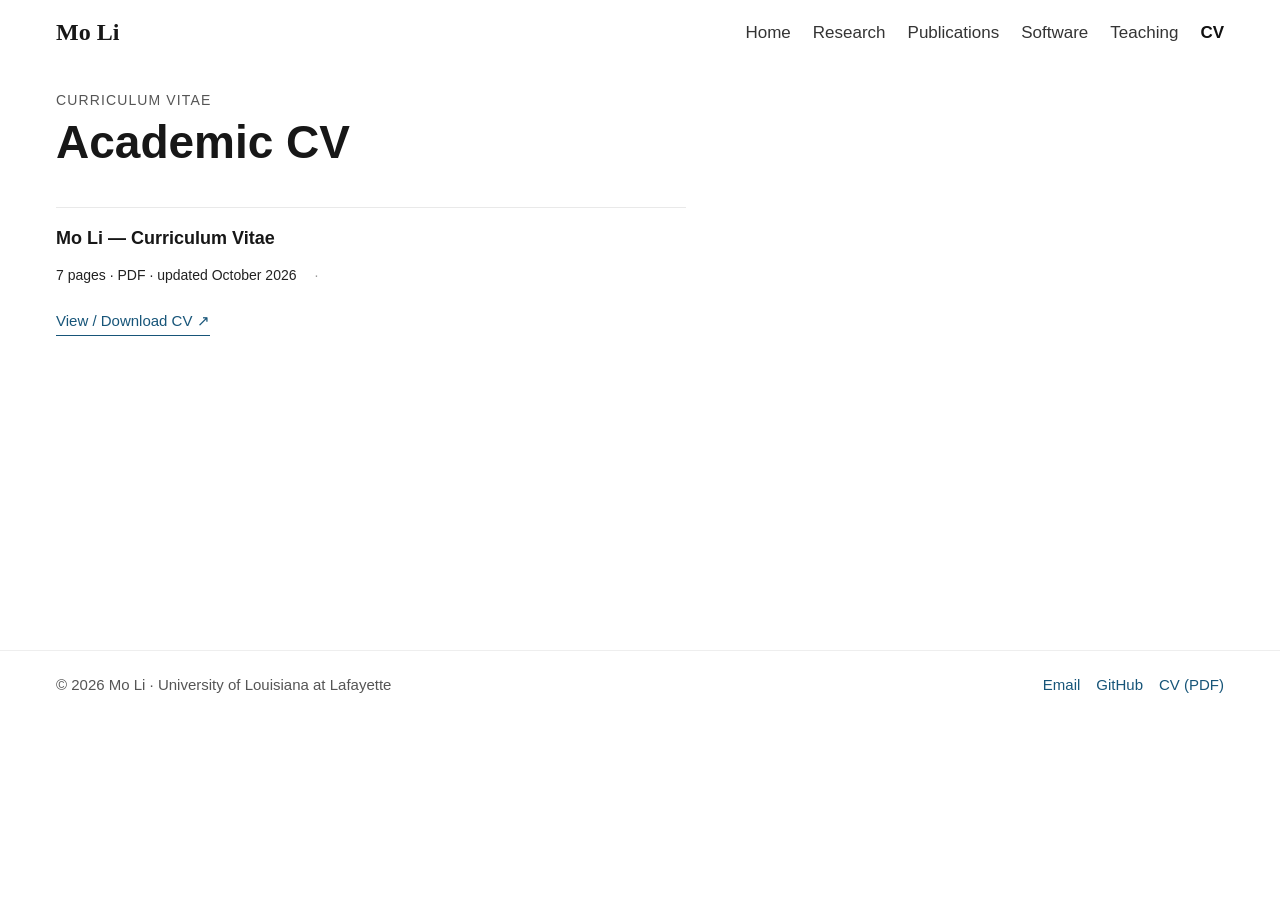
==== commit 82667e26: "Add files via upload" ====
--- a/cv.html
+++ b/cv.html
@@ -1 +1,2 @@
-<!doctype html><html lang="en"><head><meta charset="utf-8"><meta name="viewport" content="width=device-width, initial-scale=1"><meta name="description" content="Download the academic curriculum vitae of Mo Li."><meta name="theme-color" content="#ffffff"><title>CV | Mo Li</title><link rel="stylesheet" href="assets/style.css"></head><body><a class="skip" href="#content">Skip to content</a><header class="site-header"><div class="wrap header-inner"><a class="wordmark" href="index.html">Mo Li<span class="wordmark-dot">.</span></a><nav aria-label="Main navigation"><a href="index.html" >Home</a><a href="research.html" >Research</a><a href="publications.html" >Publications</a><a href="software.html" >Software</a><a href="teaching.html" >Teaching</a><a href="cv.html" aria-current="page" class="active">CV</a></nav></div></header><main id="content" class="wrap main"><div class="eyebrow">Curriculum vitae</div><h1>Academic CV</h1><p class="intro">A complete academic record, including publications, manuscripts, research support, teaching, graduate mentoring, presentations, and professional service.</p><div class="hero-panel" style="max-width:630px;margin-top:34px"><h3>Mo Li — Curriculum Vitae</h3><p>7 pages · PDF · updated October 2026</p><div class="btn-row"><a class="btn" href="assets/Mo_Li_CV.pdf" target="_blank" rel="noopener">View / Download CV ↗</a></div></div></main><footer class="footer"><div class="wrap footer-inner"><div>© 2026 Mo Li · University of Louisiana at Lafayette</div><div><a href="mailto:mo.li@louisiana.edu">Email</a><a href="https://github.com/mli171">GitHub</a><a href="assets/Mo_Li_CV.pdf">CV (PDF)</a></div></div></footer></body></html>+<!DOCTYPE html>
+<html lang="en"><head><meta charset="utf-8"/><meta content="width=device-width, initial-scale=1" name="viewport"/><meta content="Download the academic curriculum vitae of Mo Li." name="description"/><meta content="#ffffff" name="theme-color"/><title>CV | Mo Li</title><link href="assets/style.css" rel="stylesheet"/></head><body><a class="skip" href="#content">Skip to content</a><header class="site-header"><div class="wrap header-inner"><a class="wordmark" href="index.html">Mo Li<span class="wordmark-dot">.</span></a><nav aria-label="Main navigation"><a href="index.html">Home</a><a href="research.html">Research</a><a href="publications.html">Publications</a><a href="software.html">Software</a><a href="teaching.html">Teaching</a><a aria-current="page" class="active" href="cv.html">CV</a></nav></div></header><main class="wrap main" id="content"><div class="eyebrow">Curriculum vitae</div><h1>Academic CV</h1><div class="hero-panel" style="max-width:630px;margin-top:34px"><h3>Mo Li — Curriculum Vitae</h3><p>7 pages · PDF · updated October 2026</p><div class="btn-row"><a class="btn" href="assets/Mo_Li_CV.pdf" rel="noopener" target="_blank">View / Download CV ↗</a></div></div></main><footer class="footer"><div class="wrap footer-inner"><div>© 2026 Mo Li · University of Louisiana at Lafayette</div><div><a href="mailto:mo.li@louisiana.edu">Email</a><a href="https://github.com/mli171">GitHub</a><a href="assets/Mo_Li_CV.pdf">CV (PDF)</a></div></div></footer></body></html>
--- a/assets/style.css
+++ b/assets/style.css
@@ -67,3 +67,77 @@
 
 /* Education added back to Home */
 .faculty-home .education-entry{margin:0 0 18px;line-height:1.6}.faculty-home .education-entry strong{font-weight:600}.faculty-home .education-entry em{font-weight:400}
+
+/* Oct 16 refinements: spacious home header and accessible typography */
+body {font-size:20px;line-height:1.7;}
+.wrap {max-width:1500px;}
+nav a {font-size:17px;}
+h1 {font-size:44px;}
+h2 {font-size:32px;}
+h3 {font-size:25px;}
+.intro {font-size:21px;}
+.faculty-home {font-size:21px;}
+.faculty-home .faculty-intro {display:grid;grid-template-columns:220px minmax(0,1fr);align-items:center;gap:clamp(44px,16vw,280px);}
+.faculty-photo {width:220px;}
+.faculty-profile h1 {font-size:46px;}
+.faculty-profile p {font-size:22px;line-height:1.75;}
+.faculty-home h2 {font-size:32px;}
+.faculty-home .education-entry {margin-bottom:19px;}
+.paper {padding:25px 0;}
+.paper strong {font-size:22px;line-height:1.5;}
+.paper p {font-size:20px;line-height:1.6;}
+.paper .meta,.meta,.small {font-size:18px;}
+.paper a {text-decoration:underline;text-underline-offset:3px;}
+.feature p,.project p,.info-grid .project p {font-size:20px;}
+.info-grid .project h2 {font-size:25px;}
+.course-table td {font-size:19px;}
+.course-table th {font-size:17px;}
+@media(max-width:800px) {
+  .faculty-home .faculty-intro {grid-template-columns:140px minmax(0,1fr);gap:25px;}
+  .faculty-photo {width:140px;}
+  .faculty-profile h1 {font-size:34px;}
+  .faculty-profile p {font-size:17px;}
+  .faculty-home {font-size:18px;}
+  .faculty-home h2 {font-size:27px;}
+  .paper strong {font-size:20px;}
+  .paper p {font-size:18px;}
+}
+@media(max-width:480px) {
+  .faculty-home .faculty-intro {grid-template-columns:100px minmax(0,1fr);gap:18px;}
+  .faculty-photo {width:100px;}
+  .faculty-profile h1 {font-size:29px;}
+  .faculty-profile p {font-size:15px;}
+  .paper strong {font-size:19px;}
+}
+
+/* Oct 16 final: readable, compact scholarly layout */
+body{font-size:21px;line-height:1.44}
+.wrap{max-width:1550px}
+.main{padding-top:25px;padding-bottom:36px;min-height:65vh}
+.site-header .header-inner{min-height:65px}
+h1{font-size:46px;margin:0 0 13px}h2{font-size:32px;margin:26px 0 10px}h3{font-size:25px}
+p{margin:7px 0 12px}
+.intro{font-size:21px;line-height:1.45;margin:5px 0 17px}
+.eyebrow{font-size:14px}
+.faculty-home{padding-top:22px;font-size:21px;line-height:1.43}
+.faculty-home .faculty-intro{grid-template-columns:235px minmax(0,1fr);gap:clamp(35px,13vw,240px);padding-bottom:18px}
+.faculty-photo{width:235px}
+.faculty-profile h1{font-size:47px;margin-bottom:10px}
+.faculty-profile p{font-size:23px;line-height:1.45;margin-bottom:8px}
+.faculty-home section:not(:first-child){padding:5px 0}
+.faculty-home h2{font-size:32px;margin:15px 0 10px}
+.faculty-home .education-entry{margin-bottom:11px;line-height:1.45}
+.paper{padding:11px 0;border-bottom:1px solid #e4e7eb}
+.paper .apa-citation{font-size:22px;line-height:1.47;margin:0;max-width:1400px;padding-left:1.35em;text-indent:-1.35em}
+.paper .apa-citation em{font-style:italic}
+.paper .apa-citation a{font-size:19px;white-space:nowrap}
+.list-clean li{margin-bottom:6px;line-height:1.5}
+.info-grid{gap:20px 45px}
+.info-grid .project{padding-bottom:9px}
+.info-grid .project h2{margin:4px 0 6px}
+.project p,.info-grid .project p{font-size:21px;line-height:1.45;margin:6px 0}
+.course-table td,.course-table th{padding:9px 11px;line-height:1.35}
+.course-table td{font-size:19px}
+.meta,.small{font-size:17px}
+@media(max-width:800px){body{font-size:18px}.main{padding-top:24px}.faculty-home .faculty-intro{grid-template-columns:140px 1fr;gap:20px}.faculty-photo{width:140px}.faculty-profile h1{font-size:33px}.faculty-profile p{font-size:17px}.paper .apa-citation{font-size:19px}.wrap{padding-left:22px;padding-right:22px}}
+@media(max-width:480px){.faculty-home .faculty-intro{grid-template-columns:100px 1fr;gap:14px}.faculty-photo{width:100px}.faculty-profile h1{font-size:29px}.faculty-profile p{font-size:15px}.paper .apa-citation{font-size:18px}}
